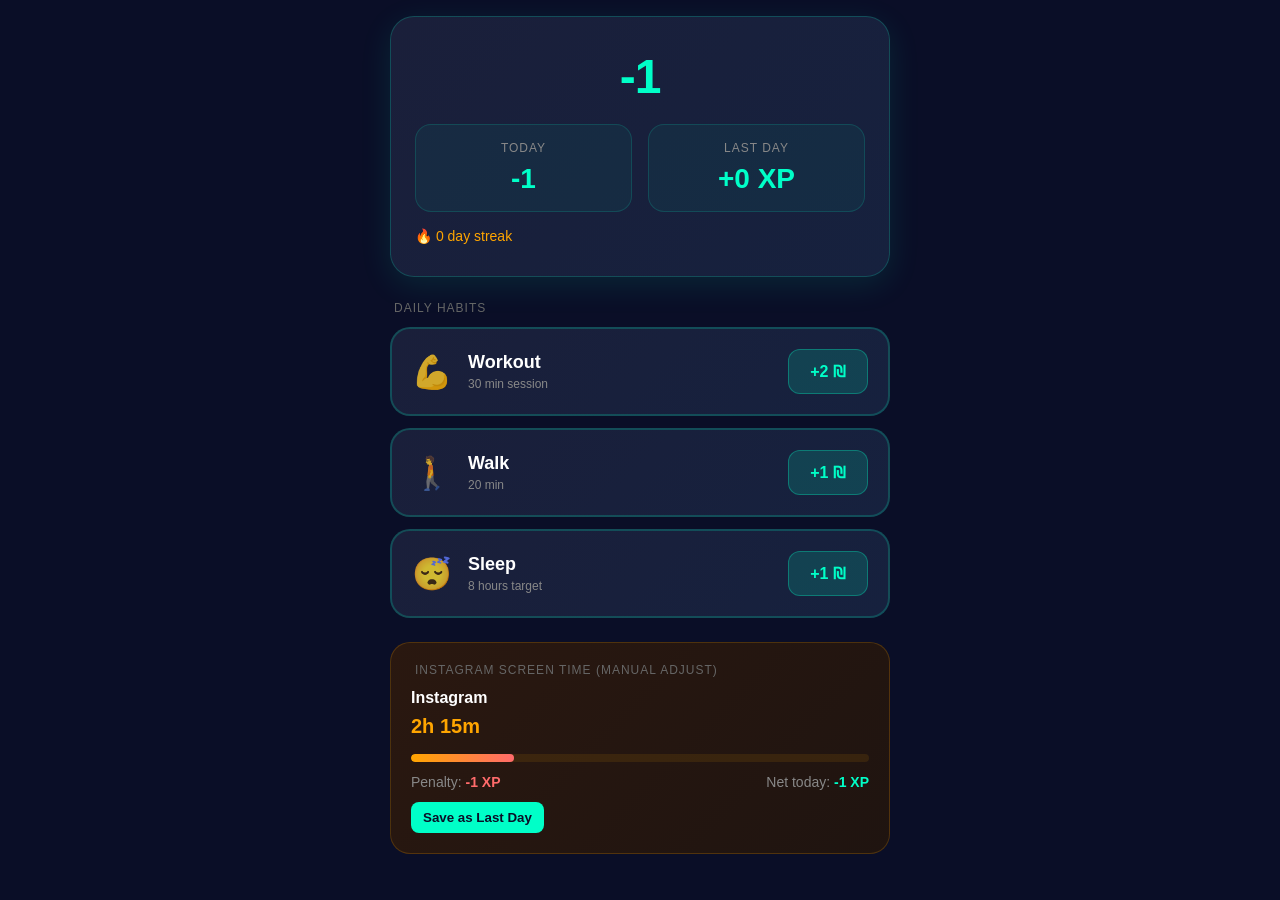
==== index.html @ be7f29a7 "Great app to use" ====
<!DOCTYPE html>
<html lang="en">
<head>
    <meta charset="UTF-8">
    <meta name="viewport" content="width=device-width, initial-scale=1.0">
    <title>Habit Tracker</title>
    <style>
        * {
            margin: 0;
            padding: 0;
            box-sizing: border-box;
        }

        body {
            font-family: -apple-system, BlinkMacSystemFont, 'Segoe UI', 'Roboto', sans-serif;
            background: #0a0e27;
            color: #ffffff;
            padding: 16px;
            min-height: 100vh;
            overflow-y: auto;
        }

        .container {
            max-width: 500px;
            margin: 0 auto;
        }

        /* Hero Stats Card */
        .hero-stats {
            background: linear-gradient(135deg, #1a1f3a 0%, #16213e 100%);
            border: 1px solid rgba(0, 255, 200, 0.2);
            border-radius: 24px;
            padding: 32px 24px;
            margin-bottom: 24px;
            box-shadow: 0 8px 32px rgba(0, 255, 200, 0.1);
            position: relative;
            overflow: hidden;
        }

        .hero-stats::before {
            content: '';
            position: absolute;
            top: -50%;
            right: -50%;
            width: 200px;
            height: 200px;
            background: radial-gradient(circle, rgba(0, 255, 200, 0.1), transparent);
            border-radius: 50%;
        }

        .hero-content {
            position: relative;
            z-index: 1;
        }

        .money-display {
            font-size: 48px;
            font-weight: 900;
            color: #00ffc8;
            margin-bottom: 20px;
            letter-spacing: -1px;
            text-align: center;
        }

        .stats-row {
            display: grid;
            grid-template-columns: 1fr 1fr;
            gap: 16px;
            margin-bottom: 16px;
        }

        .stat-item {
            background: rgba(0, 255, 200, 0.05);
            border: 1px solid rgba(0, 255, 200, 0.15);
            border-radius: 16px;
            padding: 16px;
            text-align: center;
        }

        .stat-label {
            font-size: 12px;
            color: #888;
            text-transform: uppercase;
            letter-spacing: 1px;
            margin-bottom: 8px;
        }

        .stat-value {
            font-size: 28px;
            font-weight: 800;
            color: #00ffc8;
        }

        .streak {
            font-size: 14px;
            color: #ffa500;
            margin-top: 12px;
        }

        /* Habit Cards */
        .habits-section {
            margin-bottom: 24px;
        }

        .section-label {
            font-size: 12px;
            color: #666;
            text-transform: uppercase;
            letter-spacing: 1px;
            margin-bottom: 12px;
            margin-left: 4px;
        }

        .habit-card {
            background: linear-gradient(135deg, #1a1f3a 0%, #16213e 100%);
            border: 2px solid rgba(0, 255, 200, 0.2);
            border-radius: 20px;
            padding: 20px;
            margin-bottom: 12px;
            display: flex;
            justify-content: space-between;
            align-items: center;
            cursor: pointer;
            transition: all 0.3s ease;
            position: relative;
            overflow: hidden;
        }

        .habit-card:hover {
            border-color: rgba(0, 255, 200, 0.5);
            box-shadow: 0 8px 24px rgba(0, 255, 200, 0.15);
            transform: translateY(-4px);
        }

        .habit-card.completed {
            border-color: rgba(0, 200, 100, 0.4);
            background: linear-gradient(135deg, rgba(0, 200, 100, 0.1) 0%, rgba(0, 180, 80, 0.05) 100%);
        }

        .habit-info {
            display: flex;
            align-items: center;
            gap: 16px;
        }

        .habit-icon {
            font-size: 32px;
            opacity: 0.8;
        }

        .habit-details h3 {
            font-size: 18px;
            font-weight: 700;
            margin-bottom: 4px;
        }

        .habit-details p {
            font-size: 12px;
            color: #888;
        }

        .habit-reward {
            background: rgba(0, 255, 200, 0.15);
            border: 1px solid rgba(0, 255, 200, 0.3);
            padding: 12px 16px;
            border-radius: 12px;
            font-size: 16px;
            font-weight: 700;
            color: #00ffc8;
            text-align: center;
            min-width: 80px;
        }

        .habit-card.completed .habit-reward {
            background: rgba(0, 200, 100, 0.2);
            border-color: rgba(0, 200, 100, 0.4);
            color: #00c864;
        }

        .check-mark {
            position: absolute;
            right: 16px;
            top: 50%;
            transform: translateY(-50%);
            font-size: 24px;
            opacity: 0;
            transition: opacity 0.3s ease;
        }

        .habit-card.completed .check-mark {
            opacity: 1;
        }

        /* Screen Time Card */
        .screen-time-card {
            background: linear-gradient(135deg, #2a1810 0%, #1f1410 100%);
            border: 1px solid rgba(255, 165, 0, 0.2);
            border-radius: 20px;
            padding: 20px;
            margin-bottom: 24px;
        }

        .screen-time-header {
            display: flex;
            justify-content: space-between;
            align-items: center;
            margin-bottom: 16px;
        }

        .screen-time-header h3 {
            font-size: 16px;
            font-weight: 700;
        }

        .screen-time-hours {
            font-size: 20px;
            font-weight: 800;
            color: #ffa500;
        }

        .screen-time-bar {
            background: rgba(255, 165, 0, 0.1);
            height: 8px;
            border-radius: 4px;
            margin-bottom: 12px;
            overflow: hidden;
        }

        .screen-time-fill {
            background: linear-gradient(90deg, #ffa500, #ff6b6b);
            height: 100%;
            width: 68%;
            border-radius: 4px;
        }

        .screen-time-row {
            display: flex;
            justify-content: space-between;
            font-size: 14px;
            color: #888;
        }

        .penalty-value {
            color: #ff6b6b;
            font-weight: 700;
        }

        .net-xp {
            color: #00ffc8;
            font-weight: 700;
        }

        /* Progress Card */
        .progress-card {
            background: linear-gradient(135deg, #1a1f3a 0%, #16213e 100%);
            border: 1px solid rgba(0, 255, 200, 0.2);
            border-radius: 20px;
            padding: 20px;
            margin-bottom: 24px;
        }

        .progress-label {
            font-size: 14px;
            color: #888;
            margin-bottom: 16px;
        }

        .progress-bar {
            background: rgba(0, 255, 200, 0.1);
            height: 12px;
            border-radius: 6px;
            margin-bottom: 12px;
            overflow: hidden;
            border: 1px solid rgba(0, 255, 200, 0.2);
        }

        .progress-fill {
            background: linear-gradient(90deg, #00ffc8, #00d9ff);
            height: 100%;
            width: 60%;
            border-radius: 6px;
        }

        .progress-text {
            font-size: 14px;
            color: #00ffc8;
            font-weight: 600;
        }

        /* Animations */
        @keyframes pulse {
            0%, 100% {
                box-shadow: 0 8px 24px rgba(0, 255, 200, 0.15);
            }
            50% {
                box-shadow: 0 8px 32px rgba(0, 255, 200, 0.3);
            }
        }

        .habit-card.just-completed {
            animation: pulse 0.6s ease-out;
        }

        @keyframes popIn {
            0% {
                transform: scale(0.95);
                opacity: 0;
            }
            50% {
                transform: scale(1.05);
            }
            100% {
                transform: scale(1);
                opacity: 1;
            }
        }

        .check-mark.popup {
            animation: popIn 0.4s ease-out;
        }
    </style>
</head>
<body>
    <div class="container">
        <!-- Hero Stats -->
        <div class="hero-stats">
            <div class="hero-content">
                <div class="money-display" id="moneyDisplay">₪128</div>
                <div class="stats-row">
                    <div class="stat-item">
                        <div class="stat-label">Today</div>
                        <div class="stat-value today-xp">+3</div>
                    </div>
                    <div class="stat-item">
                        <div class="stat-label">Last Day</div>
                        <div class="stat-value last-day-xp">0</div>
                    </div>
                   
                </div>
                <div class="streak">🔥 <span class="streak" id="streakC">0</span> day streak</div>
            </div>
        </div>

        <!-- Habits Section -->
        <div class="habits-section">
            <div class="section-label">Daily Habits</div>
            
            <div class="habit-card" onclick="toggleHabit(this)">
                <div class="habit-info">
                    <div class="habit-icon">💪</div>
                    <div class="habit-details">
                        <h3>Workout</h3>
                        <p>30 min session</p>
                    </div>
                </div>
                <div class="habit-reward">+2 ₪</div>
                <div class="check-mark">✓</div>
            </div>

            <div class="habit-card" onclick="toggleHabit(this)">
                <div class="habit-info">
                    <div class="habit-icon">🚶</div>
                    <div class="habit-details">
                        <h3>Walk</h3>
                        <p>20 min</p>
                    </div>
                </div>
                <div class="habit-reward">+1 ₪</div>
                <div class="check-mark">✓</div>
            </div>

            <div class="habit-card completed" onclick="toggleHabit(this)">
                <div class="habit-info">
                    <div class="habit-icon">😴</div>
                    <div class="habit-details">
                        <h3>Sleep</h3>
                        <p>8 hours target</p>
                    </div>
                </div>
                <div class="habit-reward">+1 ₪</div>
                <div class="check-mark">✓</div>
            </div>
        </div>

        <!-- Screen Time Card -->
        <div class="screen-time-card">
            <div class="section-label">Instagram Screen Time (manual adjust)</div>
            <div class="screen-time-header" style="flex-direction: column; align-items: flex-start; gap: 8px;">
                <h3>Instagram</h3>
                <div style="display: flex; gap: 12px; align-items: baseline;">
                    <div class="screen-time-hours">2h 15m</div>
                </div>
            </div>
            <div class="screen-time-bar" role="slider" aria-valuemin="0" aria-valuemax="600" aria-valuenow="135" tabindex="0">
                <div class="screen-time-fill"></div>
            </div>
            <div class="screen-time-row">
                <span>Penalty: <span class="penalty-value" id="penalty-value-id">-1 ₪</span></span>
                <span>Net today: <span class="net-xp">+2 ₪</span></span>
            </div>
            <button onclick="saveLastDayXP()" style="margin-top: 12px; padding: 8px 12px; background:#00ffc8; color:#0a0e27; border:none; border-radius:8px; font-weight:700; cursor:pointer;">Save as Last Day</button>
        </div>

        

    <!-- External JS bundle for app behaviour (moved from inline script) -->
    <script src="script.js"></script>
</body>
</html>
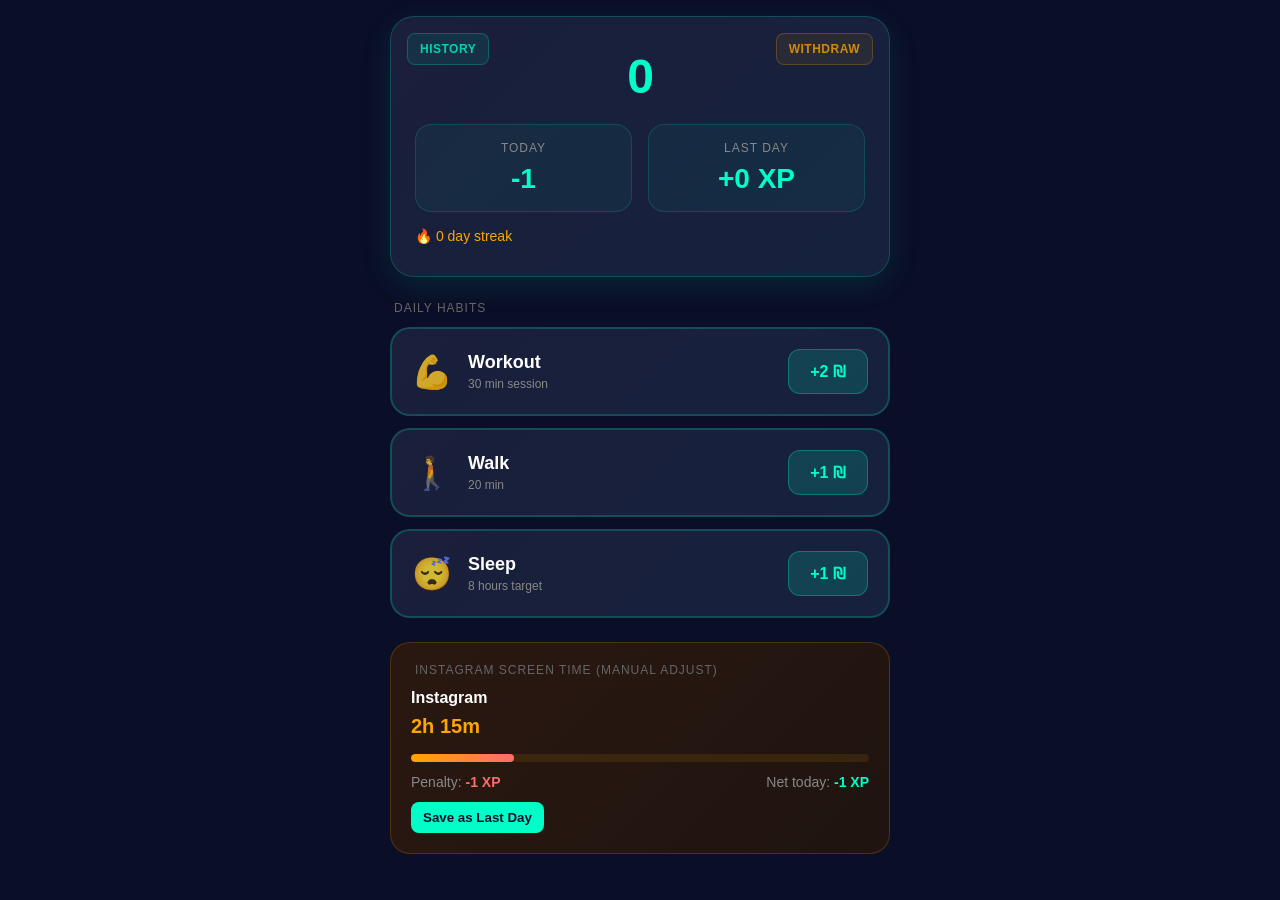
==== commit 36a5b1aa: "Added withdraw and history" ====
--- a/index.html
+++ b/index.html
@@ -1,6 +1,11 @@
 <!DOCTYPE html>
 <html lang="en">
 <head>
+    <link rel="manifest" href="manifest.json">
+    <link rel="apple-touch-icon" href="icon-192.png">
+    <meta name="theme-color" content="#0f172a">
+    <meta name="apple-mobile-web-app-capable" content="yes">
+    <meta name="apple-mobile-web-app-status-bar-style" content="black">
     <meta charset="UTF-8">
     <meta name="viewport" content="width=device-width, initial-scale=1.0">
     <title>Habit Tracker</title>
@@ -25,7 +30,6 @@
             margin: 0 auto;
         }
 
-        /* Hero Stats Card */
         .hero-stats {
             background: linear-gradient(135deg, #1a1f3a 0%, #16213e 100%);
             border: 1px solid rgba(0, 255, 200, 0.2);
@@ -35,6 +39,56 @@
             box-shadow: 0 8px 32px rgba(0, 255, 200, 0.1);
             position: relative;
             overflow: hidden;
+        }
+
+        .withdraw-button {
+            position: absolute;
+            top: 16px;
+            right: 16px;
+            background: rgba(255, 165, 0, 0.1);
+            border: 1px solid rgba(255, 165, 0, 0.3);
+            color: #ffa500;
+            padding: 8px 12px;
+            border-radius: 8px;
+            font-size: 12px;
+            font-weight: 600;
+            text-transform: uppercase;
+            letter-spacing: 0.5px;
+            cursor: pointer;
+            transition: all 0.3s ease;
+            opacity: 0.8;
+        }
+
+        .withdraw-button:hover {
+            background: rgba(255, 165, 0, 0.2);
+            border-color: rgba(255, 165, 0, 0.5);
+            opacity: 1;
+            transform: translateY(-1px);
+        }
+
+        .history-button {
+            position: absolute;
+            top: 16px;
+            left: 16px;
+            background: rgba(0, 255, 200, 0.1);
+            border: 1px solid rgba(0, 255, 200, 0.3);
+            color: #00ffc8;
+            padding: 8px 12px;
+            border-radius: 8px;
+            font-size: 12px;
+            font-weight: 600;
+            text-transform: uppercase;
+            letter-spacing: 0.5px;
+            text-decoration: none;
+            transition: all 0.3s ease;
+            opacity: 0.8;
+        }
+
+        .history-button:hover {
+            background: rgba(0, 255, 200, 0.2);
+            border-color: #00ffc8;
+            opacity: 1;
+            transform: translateY(-1px);
         }
 
         .hero-stats::before {
@@ -315,8 +369,99 @@
             }
         }
 
-        .check-mark.popup {
-            animation: popIn 0.4s ease-out;
+        .modal {
+            display: none;
+            position: fixed;
+            z-index: 1000;
+            left: 0;
+            top: 0;
+            width: 100%;
+            height: 100%;
+            background-color: rgba(0, 0, 0, 0.5);
+            backdrop-filter: blur(4px);
+        }
+
+        .modal-content {
+            background: linear-gradient(135deg, #1a1f3a 0%, #16213e 100%);
+            border: 1px solid rgba(0, 255, 200, 0.2);
+            border-radius: 20px;
+            margin: 20% auto;
+            padding: 24px;
+            width: 90%;
+            max-width: 400px;
+            box-shadow: 0 8px 32px rgba(0, 255, 200, 0.1);
+            text-align: center;
+        }
+
+        .modal-content h3 {
+            color: #00ffc8;
+            margin-bottom: 16px;
+            font-size: 20px;
+        }
+
+        .modal-content p {
+            color: #ffffff;
+            margin-bottom: 16px;
+        }
+
+        .modal-content input {
+            width: 100%;
+            padding: 12px;
+            border: 1px solid rgba(0, 255, 200, 0.3);
+            border-radius: 8px;
+            background: rgba(0, 255, 200, 0.05);
+            color: #ffffff;
+            font-size: 16px;
+            margin-bottom: 20px;
+            box-sizing: border-box;
+        }
+
+        .modal-content input::placeholder {
+            color: #888;
+        }
+
+        .modal-content input:focus {
+            outline: none;
+            border-color: #00ffc8;
+            box-shadow: 0 0 0 2px rgba(0, 255, 200, 0.2);
+        }
+
+        .modal-buttons {
+            display: flex;
+            gap: 12px;
+            justify-content: center;
+        }
+
+        .modal-buttons button {
+            padding: 12px 20px;
+            border: none;
+            border-radius: 8px;
+            font-size: 14px;
+            font-weight: 600;
+            cursor: pointer;
+            transition: all 0.3s ease;
+            flex: 1;
+        }
+
+        #withdraw-confirm {
+            background: #00ffc8;
+            color: #0a0e27;
+        }
+
+        #withdraw-confirm:hover {
+            background: #00d9ff;
+            transform: translateY(-1px);
+        }
+
+        #withdraw-cancel {
+            background: rgba(255, 165, 0, 0.1);
+            border: 1px solid rgba(255, 165, 0, 0.3);
+            color: #ffa500;
+        }
+
+        #withdraw-cancel:hover {
+            background: rgba(255, 165, 0, 0.2);
+            border-color: rgba(255, 165, 0, 0.5);
         }
     </style>
 </head>
@@ -324,6 +469,8 @@
     <div class="container">
         <!-- Hero Stats -->
         <div class="hero-stats">
+            <a href="history.html" class="history-button">History</a>
+            <div class="withdraw-button" onclick="withdrawMoney()">Withdraw</div>
             <div class="hero-content">
                 <div class="money-display" id="moneyDisplay">₪128</div>
                 <div class="stats-row">
@@ -403,6 +550,30 @@
 
         
 
+        <!-- Withdraw Modal -->
+        <div id="withdraw-modal" class="modal">
+            <div class="modal-content">
+                <h3>Withdraw Money</h3>
+                <p id="withdraw-max-text">Enter amount to withdraw:</p>
+                <input type="number" id="withdraw-amount" placeholder="Amount" min="1">
+                <div class="modal-buttons">
+                    <button id="withdraw-confirm">Withdraw</button>
+                    <button id="withdraw-cancel">Cancel</button>
+                </div>
+            </div>
+        </div>
+
+        <!-- Notification Modal -->
+        <div id="notification-modal" class="modal">
+            <div class="modal-content">
+                <h3 id="notification-title">Notification</h3>
+                <p id="notification-message"></p>
+                <div class="modal-buttons">
+                    <button id="notification-ok">OK</button>
+                </div>
+            </div>
+        </div>
+
     <!-- External JS bundle for app behaviour (moved from inline script) -->
     <script src="script.js"></script>
 </body>
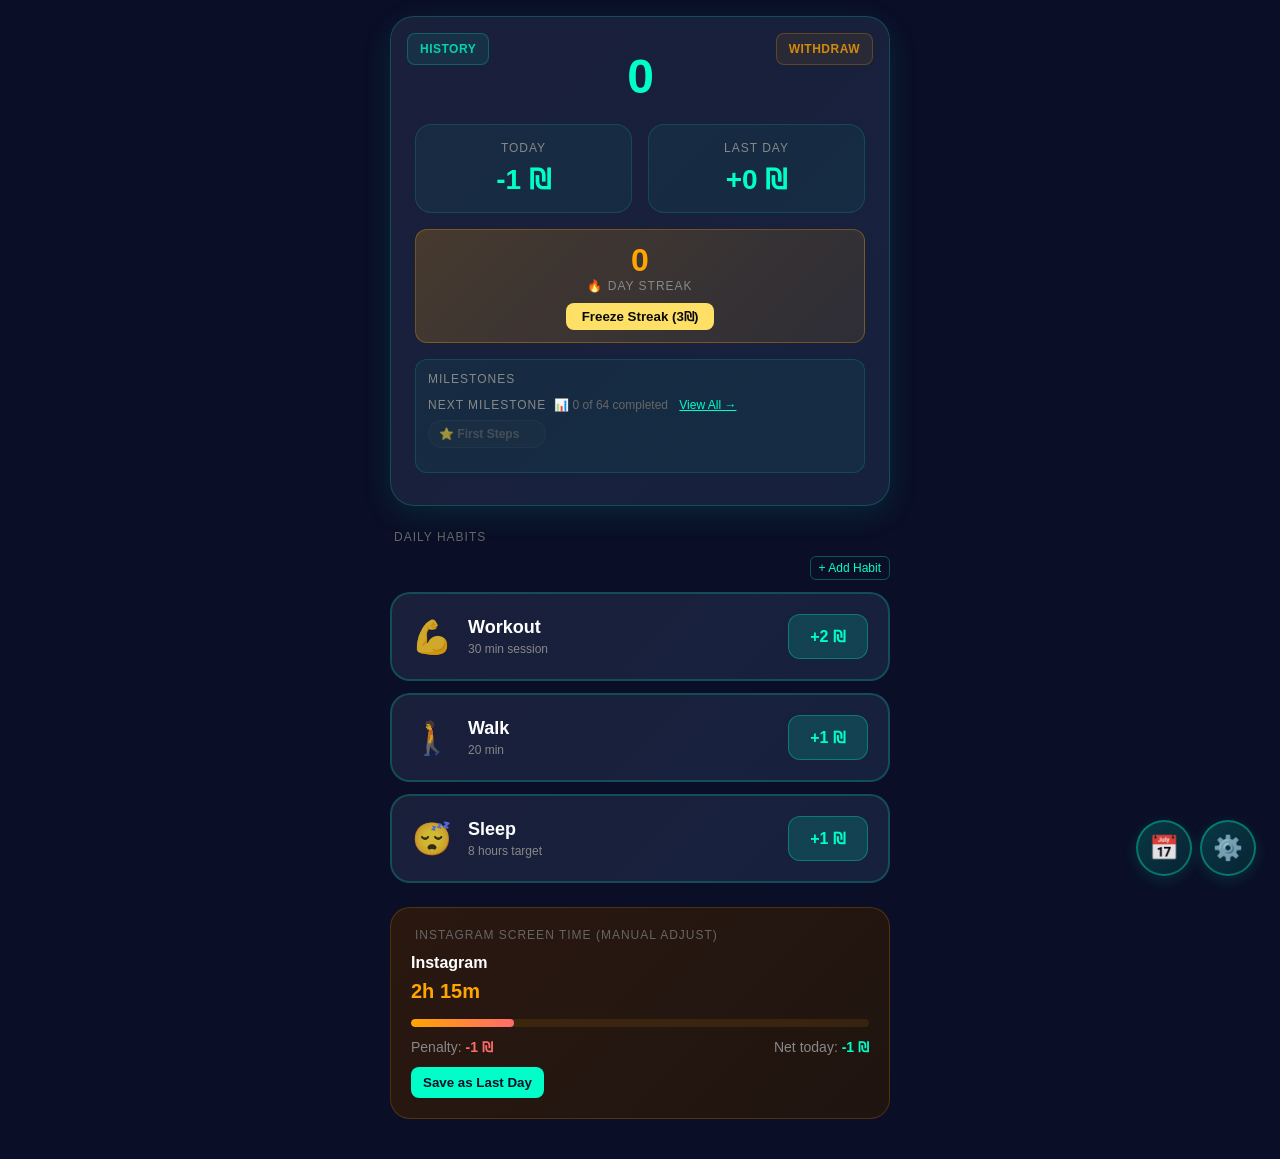
==== commit aa3d321e: "Add calendar, charts, milestones, settings, and service worker; improve UI and animations - Added: c" ====
--- a/index.html
+++ b/index.html
@@ -1,6 +1,7 @@
 <!DOCTYPE html>
 <html lang="en">
 <head>
+        <link rel="stylesheet" href="style.css">
     <link rel="manifest" href="manifest.json">
     <link rel="apple-touch-icon" href="icon-192.png">
     <meta name="theme-color" content="#0f172a">
@@ -91,6 +92,42 @@
             transform: translateY(-1px);
         }
 
+        .setting-button {
+            position: fixed;
+            bottom: 24px;
+            right: 24px;
+            background: linear-gradient(135deg, rgba(0, 255, 200, 0.2) 0%, rgba(0, 255, 200, 0.1) 100%);
+            border: 2px solid rgba(0, 255, 200, 0.4);
+            color: #00ffc8;
+            padding: 14px 18px;
+            border-radius: 50%;
+            width: 56px;
+            height: 56px;
+            display: flex;
+            align-items: center;
+            justify-content: center;
+            font-size: 24px;
+            font-weight: 600;
+            text-decoration: none;
+            transition: all 0.3s ease;
+            opacity: 0.9;
+            z-index: 100;
+            box-shadow: 0 4px 16px rgba(0, 255, 200, 0.15);
+            cursor: pointer;
+        }
+
+        .setting-button:hover {
+            background: linear-gradient(135deg, rgba(0, 255, 200, 0.3) 0%, rgba(0, 255, 200, 0.2) 100%);
+            border-color: rgba(0, 255, 200, 0.6);
+            opacity: 1;
+            transform: scale(1.1) translateY(-4px);
+            box-shadow: 0 8px 24px rgba(0, 255, 200, 0.25);
+        }
+
+        .setting-button:active {
+            transform: scale(0.95);
+        }
+
         .hero-stats::before {
             content: '';
             position: absolute;
@@ -149,6 +186,146 @@
             font-size: 14px;
             color: #ffa500;
             margin-top: 12px;
+        }
+
+        .goal-section {
+            background: rgba(0, 255, 200, 0.05);
+            border: 1px solid rgba(0, 255, 200, 0.15);
+            border-radius: 12px;
+            padding: 12px;
+            margin-top: 16px;
+            display: flex;
+            justify-content: space-between;
+            align-items: center;
+        }
+
+        .goal-label {
+            font-size: 12px;
+            color: #888;
+            text-transform: uppercase;
+            letter-spacing: 1px;
+        }
+
+        .goal-info {
+            display: flex;
+            gap: 12px;
+            align-items: center;
+        }
+
+        .goal-input {
+            width: 60px;
+            padding: 6px;
+            background: rgba(0, 255, 200, 0.1);
+            border: 1px solid rgba(0, 255, 200, 0.3);
+            color: #00ffc8;
+            border-radius: 6px;
+            text-align: center;
+            font-weight: 600;
+        }
+
+        .goal-progress {
+            font-size: 13px;
+            color: #00ffc8;
+            font-weight: 600;
+        }
+
+
+
+        .streak-display {
+            background: linear-gradient(135deg, rgba(255, 165, 0, 0.2) 0%, rgba(255, 165, 0, 0.1) 100%);
+            border: 1px solid rgba(255, 165, 0, 0.3);
+            border-radius: 12px;
+            padding: 12px 16px;
+            text-align: center;
+            margin-top: 12px;
+        }
+
+        .streak-number {
+            font-size: 32px;
+            font-weight: 900;
+            color: #ffa500;
+        }
+
+        .streak-label {
+            font-size: 12px;
+            color: #888;
+            text-transform: uppercase;
+            letter-spacing: 1px;
+        }
+
+        .achievements-section {
+            background: rgba(0, 255, 200, 0.05);
+            border: 1px solid rgba(0, 255, 200, 0.15);
+            border-radius: 12px;
+            padding: 12px;
+            margin-top: 16px;
+        }
+
+        .achievements-title {
+            font-size: 12px;
+            color: #888;
+            text-transform: uppercase;
+            letter-spacing: 1px;
+            margin-bottom: 12px;
+        }
+
+        .achievements-list {
+            display: flex;
+            flex-wrap: wrap;
+            gap: 8px;
+        }
+
+        .achievement-badge {
+            background: rgba(255, 215, 0, 0.15);
+            border: 1px solid rgba(255, 215, 0, 0.3);
+            color: #ffd700;
+            padding: 6px 10px;
+            border-radius: 20px;
+            font-size: 12px;
+            font-weight: 600;
+            display: flex;
+            align-items: center;
+            gap: 4px;
+            cursor: pointer;
+            transition: all 0.3s ease;
+        }
+
+        .achievement-badge:hover {
+            background: rgba(255, 215, 0, 0.25);
+            border-color: rgba(255, 215, 0, 0.5);
+            transform: translateY(-2px);
+            box-shadow: 0 4px 12px rgba(255, 215, 0, 0.2);
+        }
+
+        .achievement-badge.locked {
+            background: rgba(100, 100, 100, 0.1);
+            border-color: rgba(100, 100, 100, 0.2);
+            color: #666;
+            opacity: 0.6;
+        }
+
+        .achievement-badge.locked:hover {
+            background: rgba(100, 100, 100, 0.15);
+            border-color: rgba(100, 100, 100, 0.3);
+            transform: translateY(-2px);
+        }
+
+        .celebration {
+            animation: celebrate 0.8s ease-out;
+        }
+
+        @keyframes celebrate {
+            0% {
+                transform: scale(0.5) rotateZ(-10deg);
+                opacity: 0;
+            }
+            50% {
+                transform: scale(1.1) rotateZ(5deg);
+            }
+            100% {
+                transform: scale(1) rotateZ(0deg);
+                opacity: 1;
+            }
         }
 
         /* Habit Cards */
@@ -463,10 +640,22 @@
             background: rgba(255, 165, 0, 0.2);
             border-color: rgba(255, 165, 0, 0.5);
         }
+
+        #close-milestone {
+            background: rgba(0, 255, 200, 0.1);
+            border: 1px solid rgba(0, 255, 200, 0.3);
+            color: #00ffc8;
+        }
+
+        #close-milestone:hover {
+            background: rgba(0, 255, 200, 0.2);
+            border-color: rgba(0, 255, 200, 0.5);
+            transform: translateY(-1px);
+        }
     </style>
 </head>
 <body>
-    <div class="container">
+        <div class="container">
         <!-- Hero Stats -->
         <div class="hero-stats">
             <a href="history.html" class="history-button">History</a>
@@ -484,49 +673,27 @@
                     </div>
                    
                 </div>
-                <div class="streak">🔥 <span class="streak" id="streakC">0</span> day streak</div>
+                <div class="streak-display">
+                    <div class="streak-number" id="streakNumber">0</div>
+                    <div class="streak-label">🔥 Day Streak</div>
+                    <button id="freeze-streak-btn" style="margin-top:10px;padding:6px 16px;background:#ffe066;color:#0a0a0a;border:none;border-radius:8px;font-weight:700;cursor:pointer;">Freeze Streak (3₪)</button>
+                </div>
+
+                <div class="achievements-section">
+                    <div class="achievements-title">Milestones</div>
+                    <div class="achievements-list" id="achievementsList"></div>
+                </div>
             </div>
         </div>
 
         <!-- Habits Section -->
         <div class="habits-section">
             <div class="section-label">Daily Habits</div>
-            
-            <div class="habit-card" onclick="toggleHabit(this)">
-                <div class="habit-info">
-                    <div class="habit-icon">💪</div>
-                    <div class="habit-details">
-                        <h3>Workout</h3>
-                        <p>30 min session</p>
-                    </div>
-                </div>
-                <div class="habit-reward">+2 ₪</div>
-                <div class="check-mark">✓</div>
-            </div>
-
-            <div class="habit-card" onclick="toggleHabit(this)">
-                <div class="habit-info">
-                    <div class="habit-icon">🚶</div>
-                    <div class="habit-details">
-                        <h3>Walk</h3>
-                        <p>20 min</p>
-                    </div>
-                </div>
-                <div class="habit-reward">+1 ₪</div>
-                <div class="check-mark">✓</div>
-            </div>
-
-            <div class="habit-card completed" onclick="toggleHabit(this)">
-                <div class="habit-info">
-                    <div class="habit-icon">😴</div>
-                    <div class="habit-details">
-                        <h3>Sleep</h3>
-                        <p>8 hours target</p>
-                    </div>
-                </div>
-                <div class="habit-reward">+1 ₪</div>
-                <div class="check-mark">✓</div>
-            </div>
+            <div style="display: flex; justify-content: space-between; align-items: center; margin-bottom: 12px;">
+                <span style="font-size: 12px; color: #666;"></span>
+                <a href="settings.html" style="font-size: 12px; color: #00ffc8; text-decoration: none; padding: 4px 8px; border: 1px solid rgba(0, 255, 200, 0.3); border-radius: 6px; cursor: pointer;">+ Add Habit</a>
+            </div>
+            <div class="habits-list"></div>
         </div>
 
         <!-- Screen Time Card -->
@@ -548,7 +715,11 @@
             <button onclick="saveLastDayXP()" style="margin-top: 12px; padding: 8px 12px; background:#00ffc8; color:#0a0e27; border:none; border-radius:8px; font-weight:700; cursor:pointer;">Save as Last Day</button>
         </div>
 
-        
+        <!-- Settings Button -->
+        <div style="position: fixed; bottom: 24px; right: 24px; display: flex; gap: 16px; z-index: 100;">
+            <a href="calendar.html" class="setting-button" style="right: 88px;">📅</a>
+            <a href="settings.html" class="setting-button">⚙️</a>
+        </div>
 
         <!-- Withdraw Modal -->
         <div id="withdraw-modal" class="modal">
@@ -574,6 +745,66 @@
             </div>
         </div>
 
+        <!-- Recent Withdrawals (Undo Option) -->
+        <div id="recent-withdrawals-modal" class="modal">
+            <div class="modal-content">
+                <h3>Recent Withdrawals</h3>
+                <div id="withdrawals-list" style="max-height: 300px; overflow-y: auto; margin-bottom: 16px;"></div>
+                <div class="modal-buttons">
+                    <button id="close-withdrawals">Close</button>
+                </div>
+            </div>
+        </div>
+
+        <!-- Habit Notes Modal -->
+        <div id="habit-notes-modal" class="modal">
+            <div class="modal-content">
+                <h3>Add Note</h3>
+                <p id="note-date-display"></p>
+                <textarea id="habit-note-input" placeholder="Add a note (optional)" style="width: 100%; height: 100px; padding: 12px; border: 1px solid rgba(0, 255, 200, 0.3); background: rgba(0, 255, 200, 0.05); color: #fff; border-radius: 8px; font-family: inherit; margin-bottom: 16px; resize: none;"></textarea>
+                <div class="modal-buttons">
+                    <button id="save-note" style="background: #00ffc8; color: #0a0e27;">Save</button>
+                    <button id="close-note" style="background: rgba(255, 165, 0, 0.1); border: 1px solid rgba(255, 165, 0, 0.3); color: #ffa500;">Cancel</button>
+                </div>
+            </div>
+        </div>
+
+        <!-- Milestone Details Modal -->
+        <div id="milestone-modal" class="modal">
+            <div class="modal-content">
+                <h3 id="milestone-title">Milestone</h3>
+                <div id="milestone-details" style="text-align: left; margin-bottom: 16px;">
+                    <div style="margin-bottom: 12px;">
+                        <span style="color: #888; font-size: 12px; text-transform: uppercase; letter-spacing: 0.5px;">Target</span>
+                        <p id="milestone-target" style="color: #00ffc8; font-size: 14px; margin-top: 4px;"></p>
+                    </div>
+                    <div style="margin-bottom: 12px;">
+                        <span style="color: #888; font-size: 12px; text-transform: uppercase; letter-spacing: 0.5px;">Reward</span>
+                        <p id="milestone-reward" style="color: #ffd700; font-size: 14px; margin-top: 4px;"></p>
+                    </div>
+                    <div>
+                        <span style="color: #888; font-size: 12px; text-transform: uppercase; letter-spacing: 0.5px;">Status</span>
+                        <p id="milestone-status" style="color: #00ffc8; font-size: 14px; margin-top: 4px;"></p>
+                    </div>
+                </div>
+                <div class="modal-buttons">
+                    <button id="close-milestone">Close</button>
+                </div>
+            </div>
+        </div>
+
+        <!-- Unlocked Milestones Modal -->
+        <div id="unlocked-milestones-modal" class="modal">
+            <div class="modal-content" style="max-height: 80vh; overflow-y: auto;">
+                <h3>🏆 Your Achievements</h3>
+                <p style="color: #888; font-size: 12px; margin-bottom: 16px;">Click any achievement to see details</p>
+                <div id="unlocked-milestones-list"></div>
+                <div class="modal-buttons">
+                    <button onclick="document.getElementById('unlocked-milestones-modal').style.display = 'none'">Close</button>
+                </div>
+            </div>
+        </div>
+
     <!-- External JS bundle for app behaviour (moved from inline script) -->
     <script src="script.js"></script>
 </body>
--- a/style.css
+++ b/style.css
@@ -0,0 +1,56 @@
+/* Modern, fun, and animated styles for Habit Tracker */
+
+/* Achievement unlock animation */
+@keyframes achievement-pop {
+  0% { transform: scale(0.7); opacity: 0.2; }
+  60% { transform: scale(1.2); opacity: 1; }
+  100% { transform: scale(1); opacity: 1; }
+}
+.achievement-badge.celebration {
+  animation: achievement-pop 0.7s cubic-bezier(0.23, 1.1, 0.32, 1) both;
+  box-shadow: 0 0 16px 2px #00ffc8, 0 0 0 4px #1a1f3a;
+  background: linear-gradient(90deg, #00ffc8 0%, #00d9ff 100%);
+  color: #0a0e27 !important;
+}
+
+/* Habit completion animation */
+@keyframes habit-complete-bounce {
+  0% { transform: scale(1); }
+  30% { transform: scale(1.15); }
+  60% { transform: scale(0.95); }
+  100% { transform: scale(1); }
+}
+.habit-card.just-completed {
+  animation: habit-complete-bounce 0.5s cubic-bezier(0.23, 1.1, 0.32, 1) both;
+  box-shadow: 0 0 12px 2px #00ffc8;
+}
+
+.check-mark.popup {
+  animation: achievement-pop 0.5s cubic-bezier(0.23, 1.1, 0.32, 1) both;
+  color: #00ffc8;
+  font-size: 1.5em;
+}
+
+/* Calendar day highlight */
+.calendar-day.completed {
+  background: #00ffc8 !important;
+  color: #0a0e27 !important;
+  border-radius: 50%;
+  font-weight: bold;
+  box-shadow: 0 0 8px #00ffc8;
+}
+
+/* Modern dropdowns */
+select.modern-dropdown {
+  background: #1a1f3a;
+  color: #00ffc8;
+  border: 1px solid #00ffc8;
+  border-radius: 8px;
+  padding: 8px 16px;
+  font-size: 1em;
+  outline: none;
+  transition: border 0.2s;
+}
+select.modern-dropdown:focus {
+  border: 2px solid #00d9ff;
+}
